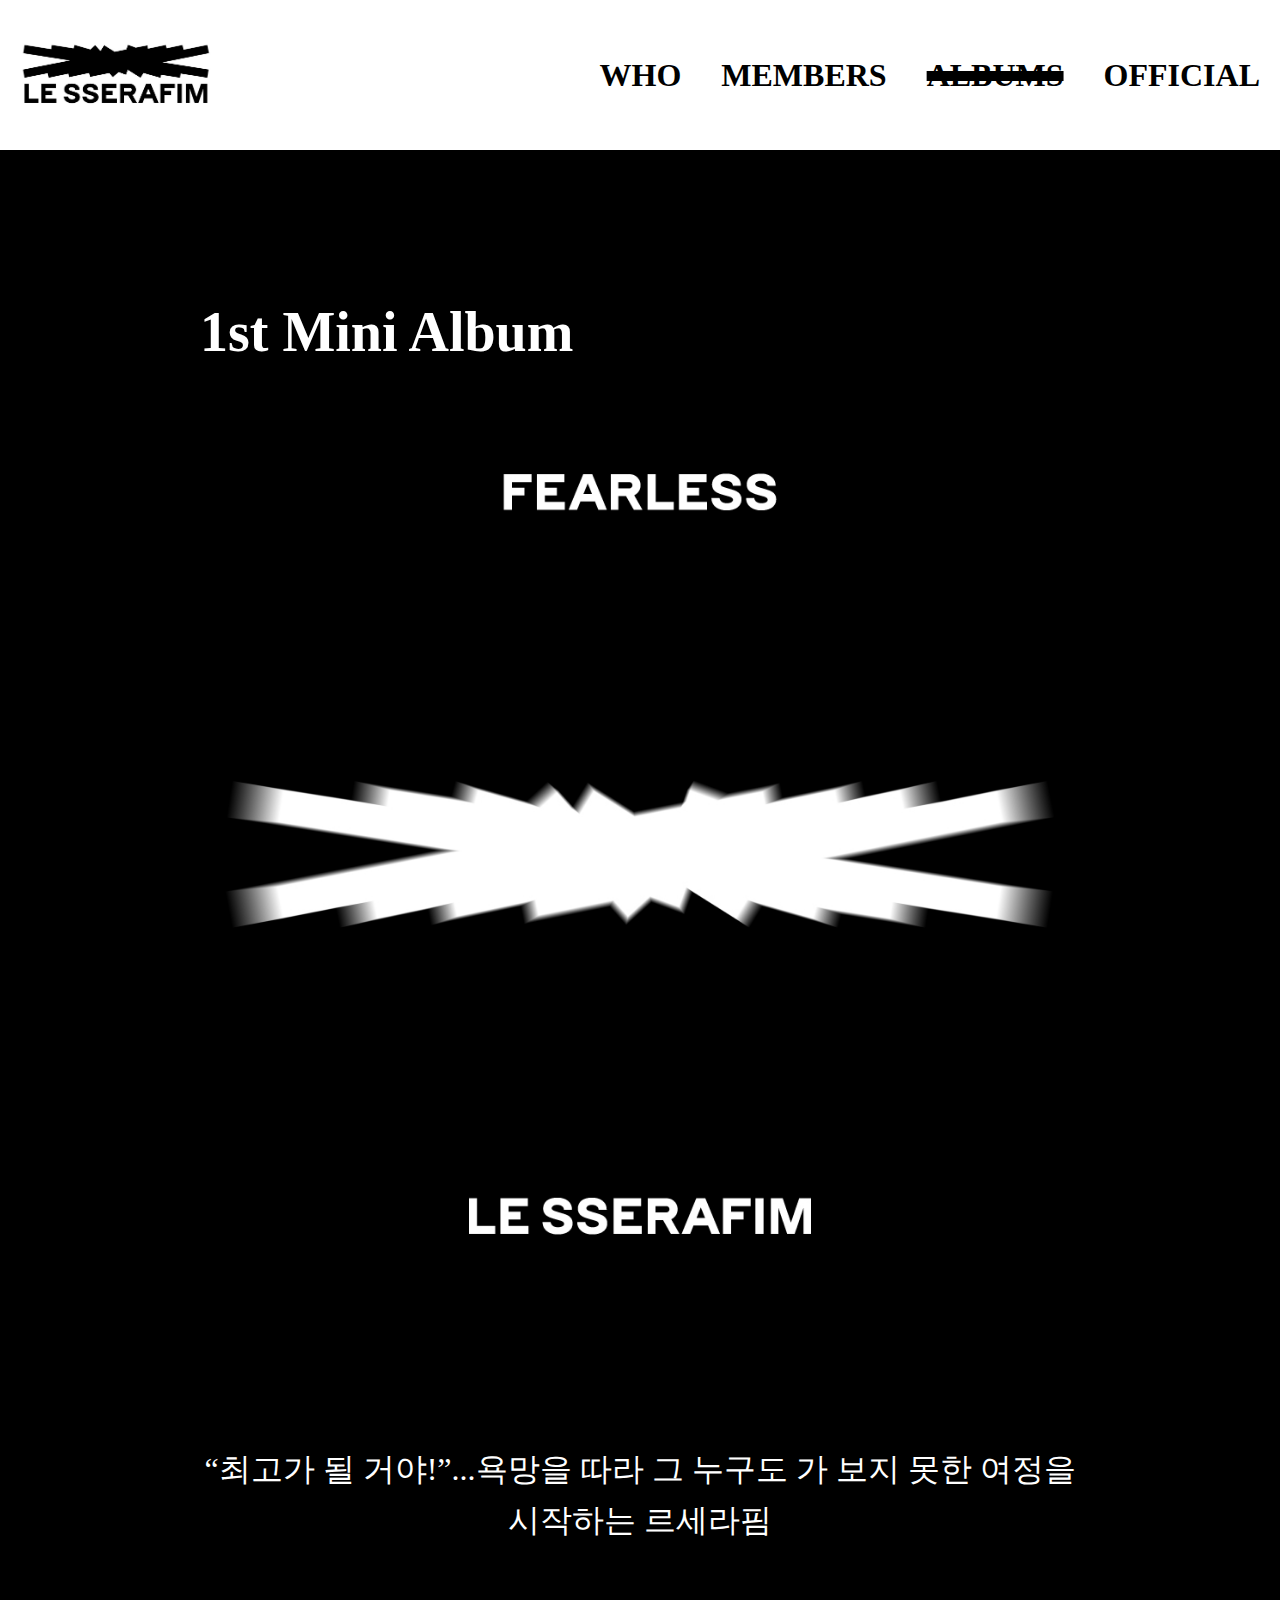
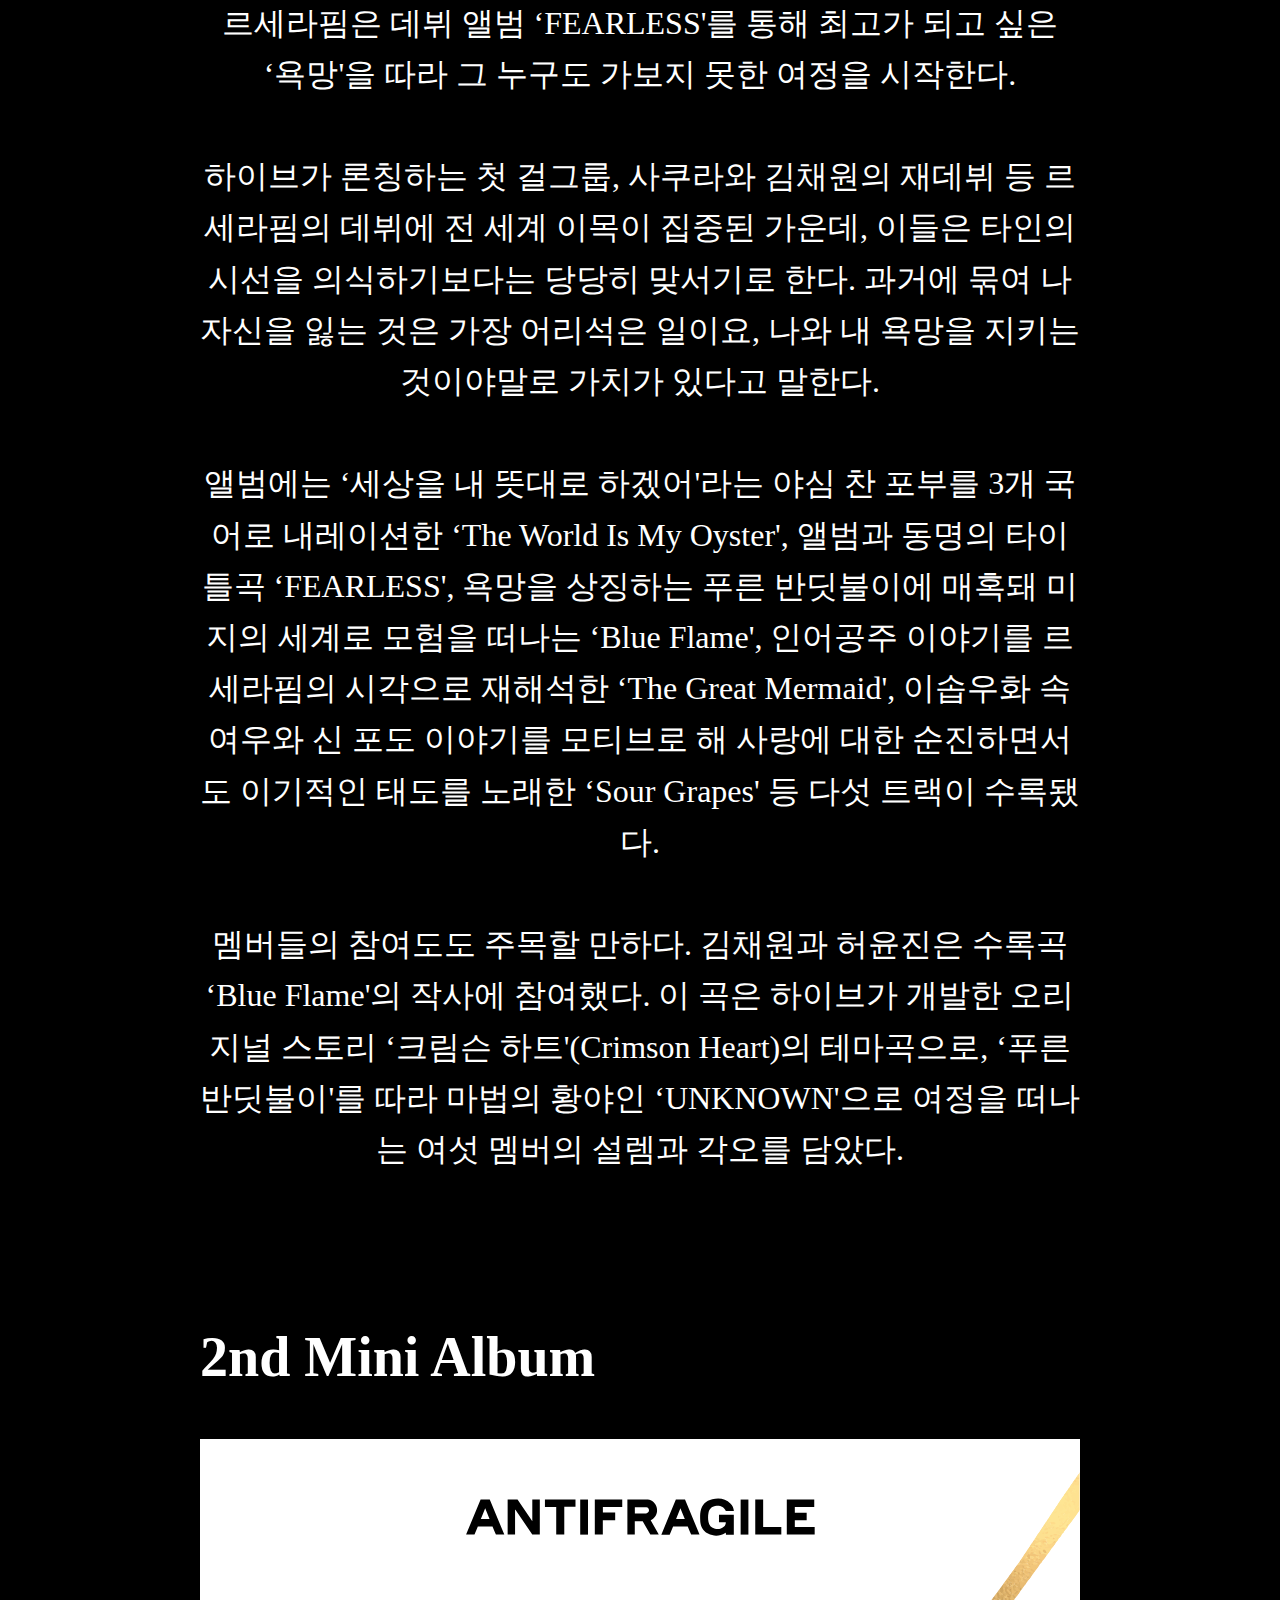
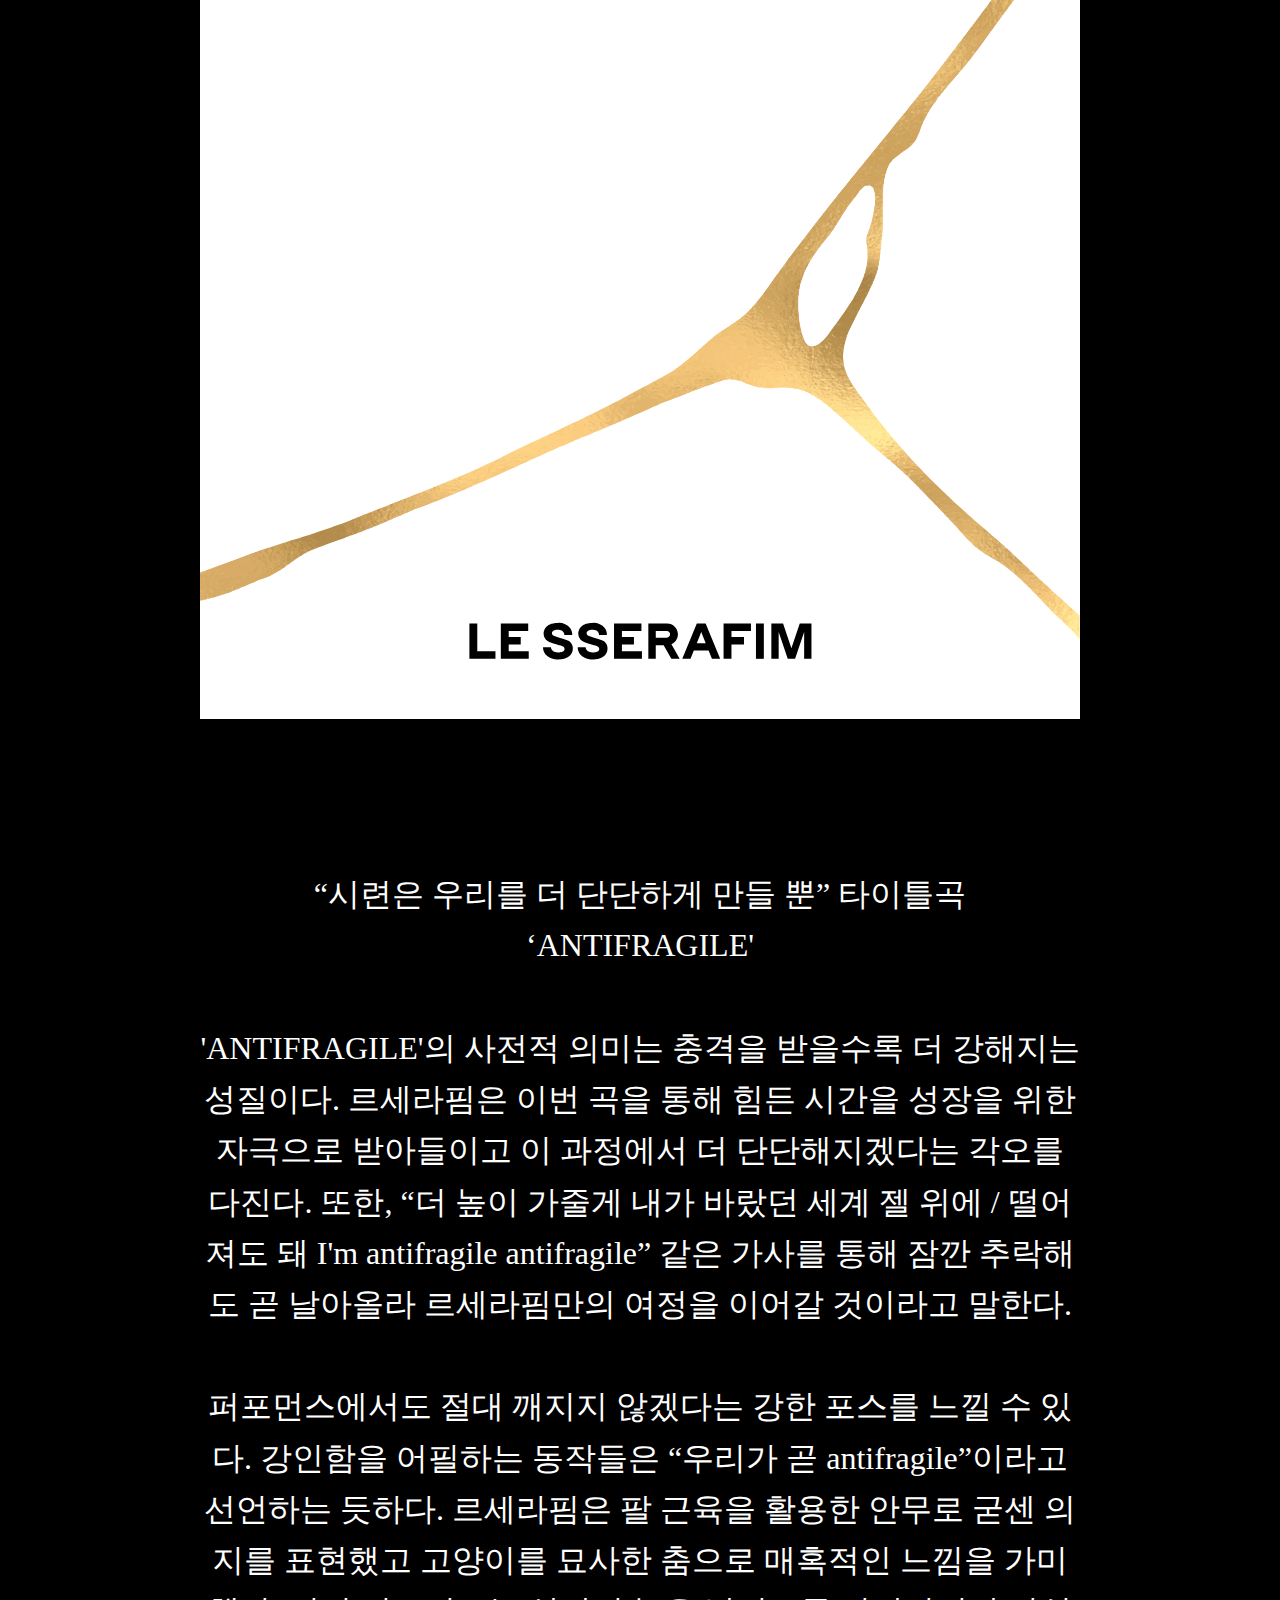
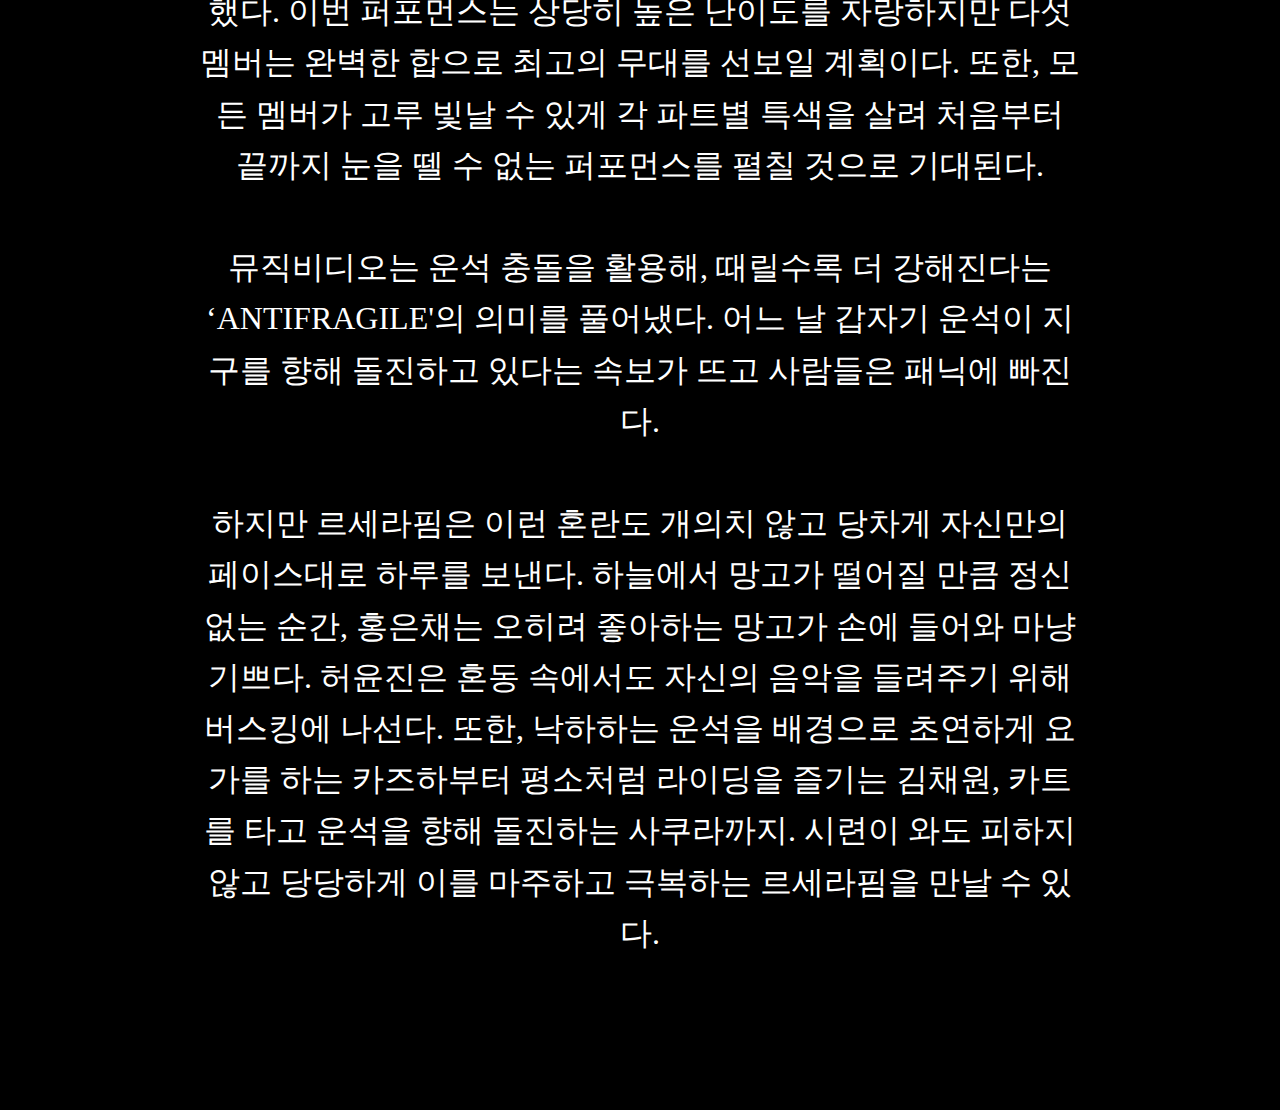
==== albums.html @ 522d7c89 "Add files via upload" ====
<!DOCTYPE html>
<html lang="en">
<head>
    <meta charset="UTF-8">
    <meta http-equiv="X-UA-Compatible" content="IE=edge">
    <meta name="viewport" content="width=device-width, initial-scale=1.0">
    <title>Document</title>
    <link rel="stylesheet" href="prac.css">
    <script src="myScript.js" defer></script>
</head>
<body>
    <header>
        <div id="logo">
            <img src="img/logo.jpeg" alt="">
        </div>
        <ul class="items">
            <li><a href="index.html"> WHO </a></li>
            <li><a href="members.html"> MEMBERS </a></li>
            <li style="text-decoration: line-through; text-decoration-thickness: 10px;"> ALBUMS </li>
            <li><a href="official.html"> OFFICIAL </a></li>
        </ul>
        <div class="container">
            <img class="hambergBtn" src="img/hamBtn.png" style="background-color: white;" alt="">
        </div>
    </header>
    <div id="main">
        <div id="subTitle">
            1st Mini Album
            <img style="width: 100%;" src="img/fearless.jpeg" alt="">
        </div>
        <div id="bdyTxt" class="albumText">
            “최고가 될 거야!”...욕망을 따라 그 누구도 가 보지 못한 여정을 시작하는 르세라핌<br><br>
            르세라핌은 데뷔 앨범 ‘FEARLESS'를 통해 최고가 되고 싶은 ‘욕망'을 따라 그 누구도 가보지 못한 여정을 시작한다.<br><br>
            하이브가 론칭하는 첫 걸그룹, 사쿠라와 김채원의 재데뷔 등 르세라핌의 데뷔에 전 세계 이목이 집중된 가운데, 이들은 타인의 시선을 의식하기보다는 당당히 맞서기로 한다. 과거에 묶여 나 자신을 잃는 것은 가장 어리석은 일이요, 나와 내 욕망을 지키는 것이야말로 가치가 있다고 말한다.<br><br>
            앨범에는 ‘세상을 내 뜻대로 하겠어'라는 야심 찬 포부를 3개 국어로 내레이션한 ‘The World Is My Oyster', 앨범과 동명의 타이틀곡 ‘FEARLESS', 욕망을 상징하는 푸른 반딧불이에 매혹돼 미지의 세계로 모험을 떠나는 ‘Blue Flame', 인어공주 이야기를 르세라핌의 시각으로 재해석한 ‘The Great Mermaid', 이솝우화 속 여우와 신 포도 이야기를 모티브로 해 사랑에 대한 순진하면서도 이기적인 태도를 노래한 ‘Sour Grapes' 등 다섯 트랙이 수록됐다.<br><br>
            멤버들의 참여도도 주목할 만하다. 김채원과 허윤진은 수록곡 ‘Blue Flame'의 작사에 참여했다. 이 곡은 하이브가 개발한 오리지널 스토리 ‘크림슨 하트'(Crimson Heart)의 테마곡으로, ‘푸른 반딧불이'를 따라 마법의 황야인 ‘UNKNOWN'으로 여정을 떠나는 여섯 멤버의 설렘과 각오를 담았다.
        </div>
        <div id="subTitle">
            2nd Mini Album
            <img style="width: 100%;" src="img/antifragile.svg" alt="">
        </div>
        <div id="bdyTxt" class="albumText">
            “시련은 우리를 더 단단하게 만들 뿐” 타이틀곡 ‘ANTIFRAGILE'<br><br>
            'ANTIFRAGILE'의 사전적 의미는 충격을 받을수록 더 강해지는 성질이다. 르세라핌은 이번 곡을 통해 힘든 시간을 성장을 위한 자극으로 받아들이고 이 과정에서 더 단단해지겠다는 각오를 다진다. 또한, “더 높이 가줄게 내가 바랐던 세계 젤 위에 / 떨어져도 돼 I'm antifragile antifragile” 같은 가사를 통해 잠깐 추락해도 곧 날아올라 르세라핌만의 여정을 이어갈 것이라고 말한다.<br><br>
            퍼포먼스에서도 절대 깨지지 않겠다는 강한 포스를 느낄 수 있다. 강인함을 어필하는 동작들은 “우리가 곧 antifragile”이라고 선언하는 듯하다. 르세라핌은 팔 근육을 활용한 안무로 굳센 의지를 표현했고 고양이를 묘사한 춤으로 매혹적인 느낌을 가미했다. 이번 퍼포먼스는 상당히 높은 난이도를 자랑하지만 다섯 멤버는 완벽한 합으로 최고의 무대를 선보일 계획이다. 또한, 모든 멤버가 고루 빛날 수 있게 각 파트별 특색을 살려 처음부터 끝까지 눈을 뗄 수 없는 퍼포먼스를 펼칠 것으로 기대된다.<br><br>
            뮤직비디오는 운석 충돌을 활용해, 때릴수록 더 강해진다는 ‘ANTIFRAGILE'의 의미를 풀어냈다. 어느 날 갑자기 운석이 지구를 향해 돌진하고 있다는 속보가 뜨고 사람들은 패닉에 빠진다.<br><br> 하지만 르세라핌은 이런 혼란도 개의치 않고 당차게 자신만의 페이스대로 하루를 보낸다. 하늘에서 망고가 떨어질 만큼 정신없는 순간, 홍은채는 오히려 좋아하는 망고가 손에 들어와 마냥 기쁘다. 허윤진은 혼동 속에서도 자신의 음악을 들려주기 위해 버스킹에 나선다. 또한, 낙하하는 운석을 배경으로 초연하게 요가를 하는 카즈하부터 평소처럼 라이딩을 즐기는 김채원, 카트를 타고 운석을 향해 돌진하는 사쿠라까지. 시련이 와도 피하지 않고 당당하게 이를 마주하고 극복하는 르세라핌을 만날 수 있다.<br><br>
        </div>
    </div>
</body>
</html>
---- prac.css ----
*{
    margin: 0px 0px;
    padding: 0px 0px;
    background-color: rgb(0, 0, 0);
}
header{
    margin: 0 0;
    padding: 0 0;
    background-color: white;
    height: 150px;
    width: 100%;
    position: sticky;
    top: 0px;
    display: flex;
    justify-content: space-between;
}
#logo img{
    margin: 0 0;
    padding: 0 0;
    height: 150px;
    position: relative;
    background-color: white;
}
.items{
    display: flex;
    align-items: center;
    list-style: none;
    padding: 0px;
    /*margin-right: 50px;*/
    background-color: white;
    float: left;
    margin-right: 0px;
}
.items li{
    padding: 10px 20px;
    border-radius: 10px;
    background-color: white;
    font-size: 2rem;
    font-weight: bold;
    justify-content: center;
}
.items li a{
    text-decoration: none;
    background-color: white;
    color: black;
}
.items li:hover{
    background-color: rgb(255, 255, 255);
    opacity: 30%;
}
/*메뉴*/
#subTitle{
    font-size: 3.5rem;
    font-weight: bold;
    color: white;
    margin: 150px 200px;
}
#subTitle img{
    margin-top: 50px;
    display: flex;
    width: 100%;
    justify-content: center;
}
#subTitle2{font-size: 3.5rem;}
#bdyTxt{
    font-size: 2rem;
    color: rgb(255, 255, 255);
    margin: 100px 200px;
    line-height: 160%;
}
#bdyTxt2{font-weight: bold; font-size: 4.5rem;}
#movie{
    width: 100%;
    height: 100vh;
    display: flex;
    background-image: url(img/main1.gif);
    background-repeat: no-repeat;
    background-size: cover;
    align-items: center;
    justify-content: center;
    color: white;
    font-size: 15rem;
    font-weight: bold;
}
.cirCle{
    border-radius: 50%;
    background-color: white;
    width: 15vw;
    height: 15vw;
    display: flex;
    position: relative;
    align-items: center;
    justify-content: center;
    font-weight: bold;
    font-size: 3.5rem;
    margin-bottom: 50px;
}
.row{display: flex; margin: 0px 200px;}
.mar{margin-top: 150px; margin-bottom: 50px;}

.col-1{width: 16.6%; padding: 5px 0px 5px 5px;}
.col-2{width: 33.3%; padding: 5px 0px 5px 5px;}
.col-3{width: 50%; padding: 5px 0px 5px 5px;}
.col-4{width: 66.6%; padding: 5px 0px 5px 5px;}
.col-5{width: 83.3%; padding: 5px 0px 5px 5px;}
.col-6{width: 100%;}

.h-100{height: 100px;}
.h-200{height: 200px;}
.h-300{height: 300px;}
.h-400{height: 400px;}
.h-500{height: 500px;}

.tx-white{color: white;}
.tx-black{color: black;}
.bg-white{background-color: white;}

.alignHor{display: flex; align-items: center;}
.alignFlex{display: flex; align-items: center; justify-content: center;}
.img-fit{width: 100%; height: auto; /*justify-content: center; align-items: center;*/}

.albumText{line-height: 160%; text-align: center;}
.hambergBtn{
    display: none;
    position: relative;
    height: 50px;
    right: 0px;
}
.memberImg{height: auto;}
img{width: 100%;}
.container{
    display: none;
    width: 50px;
    height: 50px;
    background-color: white;
}

@media all and (max-width:768px) /*screen*/
{
    header{
        margin: 0 0;
        padding: 0 0;
        height: 70px;
        width: 100%;
        position: sticky;
        top: 0px;
        display: flex;
        justify-content: space-between;
    }
    #logo{
        display: flex;
        height: 70px;
    }
    #logo img{
        margin: 0 0;
        padding: 0 0;
        height: 70px;
        position: relative;
    }
   header{
        flex-direction: column;
        align-items: flex-start;
        padding: 0px 0px;
    }
    .items{
        display: none;
        flex-direction: column;
        align-items: center;
        width: 100%;
    }
    .items li{
        width: 100%;
        text-align: center;
        padding: 0px 0px;
    }
    .hambergBtn{
        display: block;
        position: absolute;
        top: 10px;
        right: 15px;
        width: 50px;
    }
    .container{
        display: flex;
        width: 50px;
    }
    .items.active{
        display: block;
    }
    .row{
        width: 100%;
        flex-direction: column;
        margin: 0px 0px;
    }
    .col-1{width: 90%;}
    .col-2{width: 90%;}
    .col-3{width: 100%; height: auto;}
    .col-4{width: 90%;}
    .col-5{width: 90%;}
    .col-6{width: 100%;}

    #subTitle{
        font-size: 2rem;
        margin: 40px 0px 10px 0px;
        padding: 0px 20px 0px 20px;
    }
    #subTitle img{
        margin-top: 0px;
        width: 100%;
        justify-content: center;
    }
    #subTitle2{font-weight: bold; font-size: 2rem; margin: 0px 0px 10px 0px; padding: 0px 20px 0px 20px;}
    #bdyTxt{
        font-size: 0.8rem;
        margin: 10px 0px 20px 0px;
        padding: 0px 20px 0px 20px;
    }
    #bdyTxt2{font-size: 1.5rem; margin: 0px 0px 20px 0px;}
    #movie{
        width: 100%;
        display: flex;
        background-image: url(르세라핌/main1.gif);
        background-repeat: no-repeat;
        background-size: cover;
        background-position: center;
        font-size: 3rem;
    }
    .cirCle{
        width: 50vw;
        height: 50vw;
        position: relative;
        align-items: center;
        justify-content: center;
        font-weight: bold;
        font-size: 2rem;
        margin-bottom: 20px;
    }
    .alignHor{display: flex; align-items: center;}
    .alignFlex{display: flex; align-items: center; justify-content: center;}
    .img-fit{width: 100%; height: auto;}
}
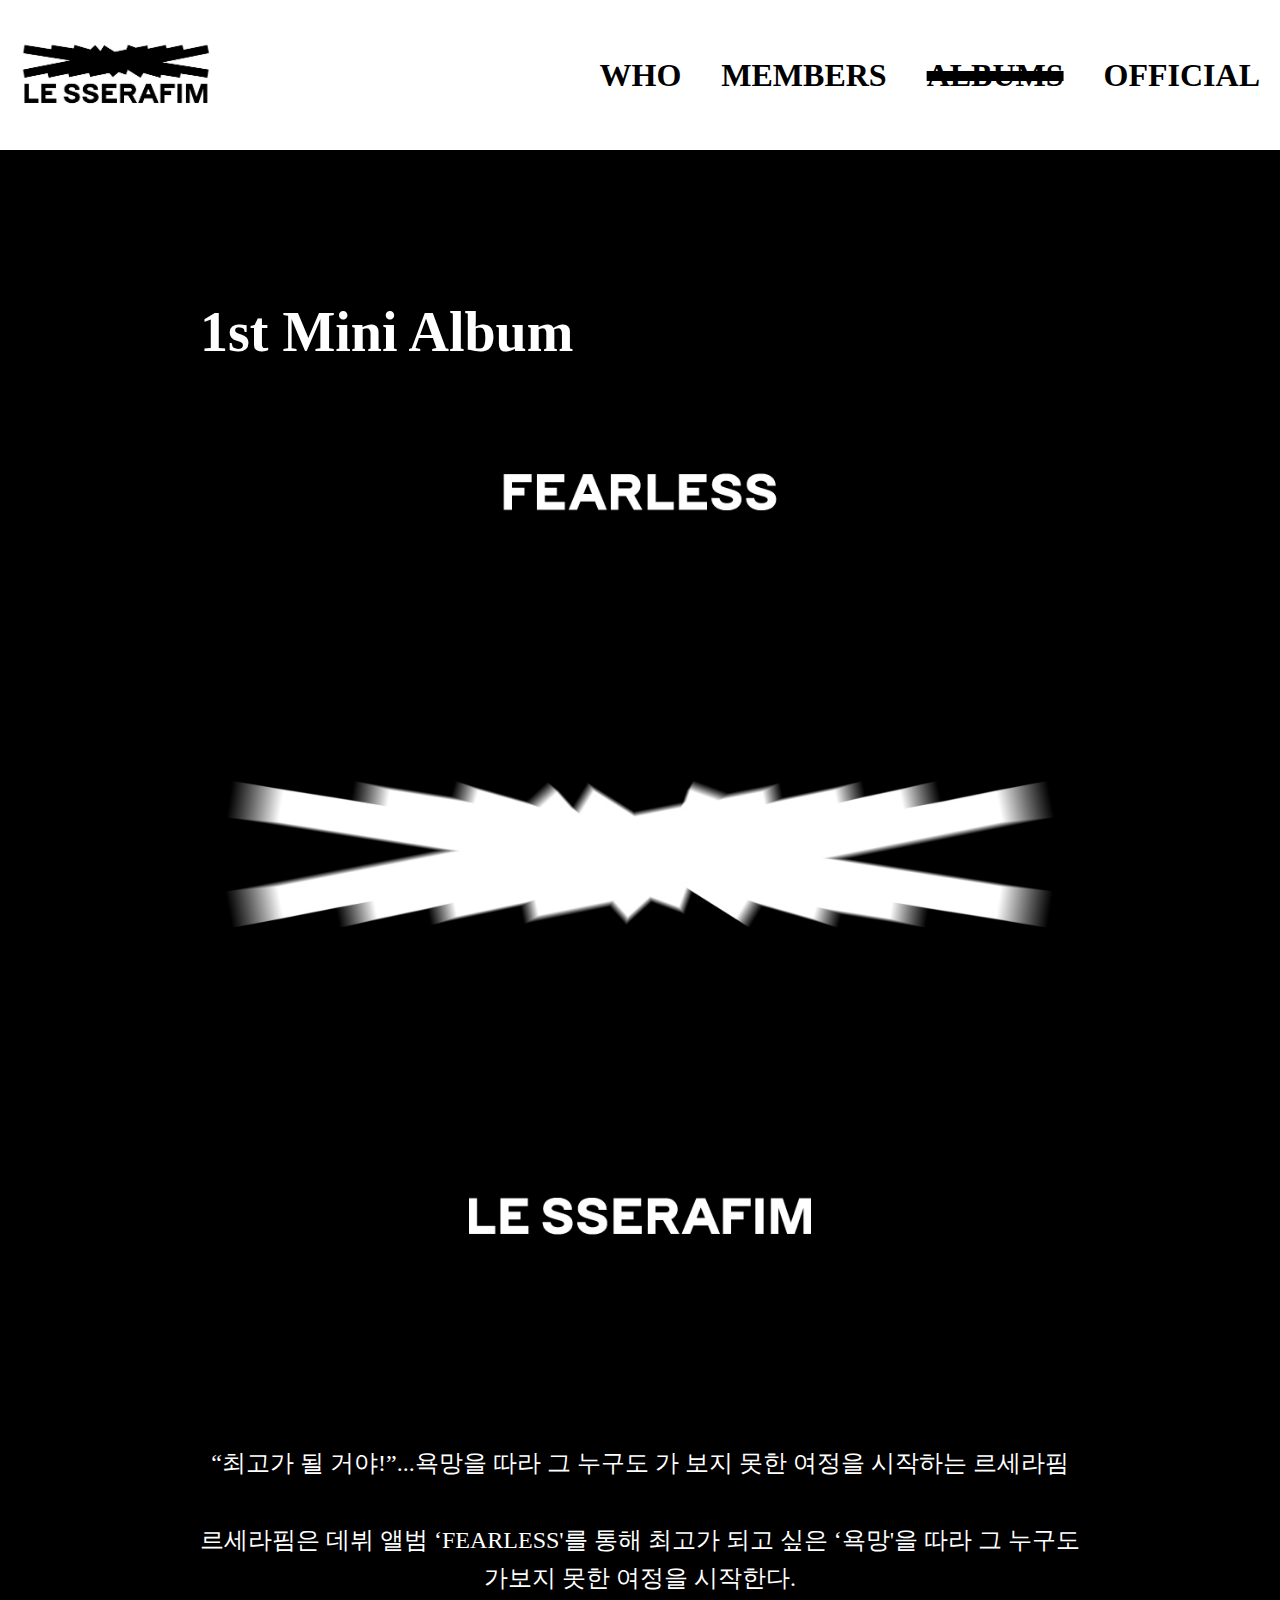
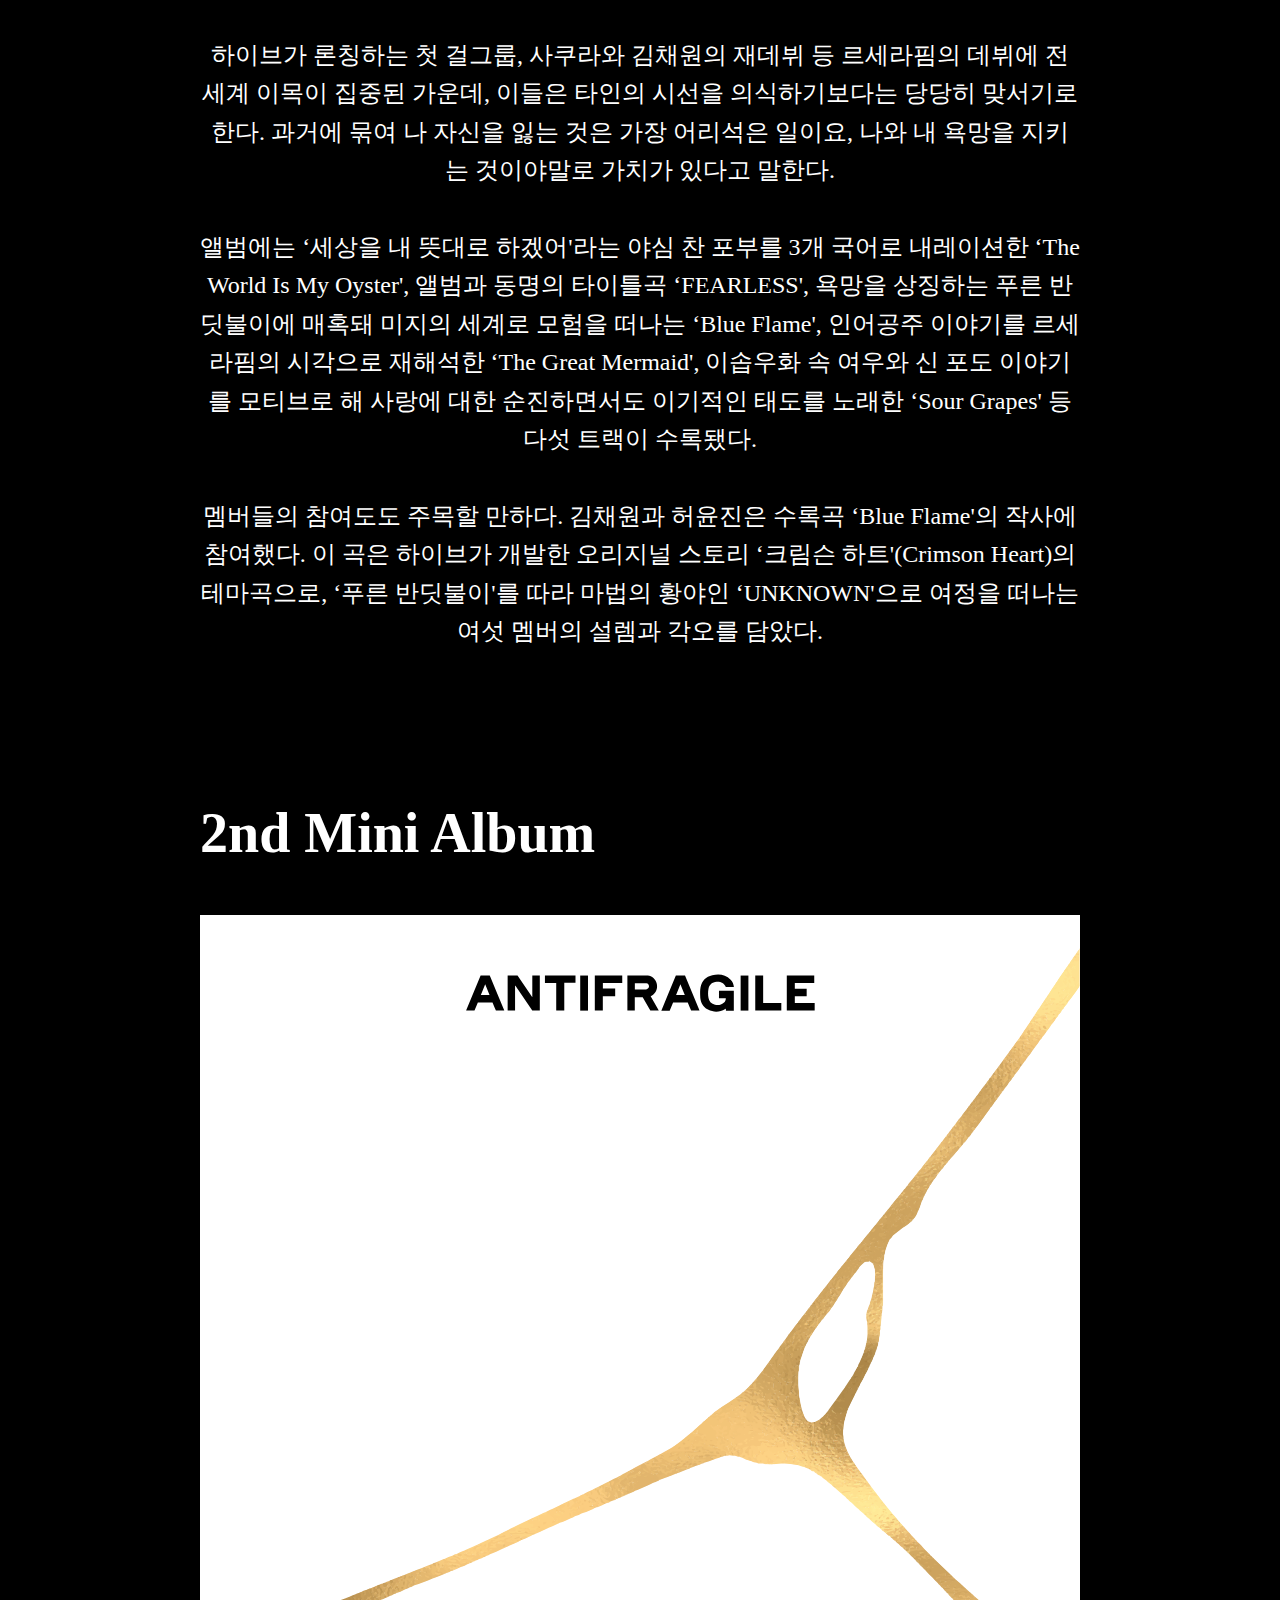
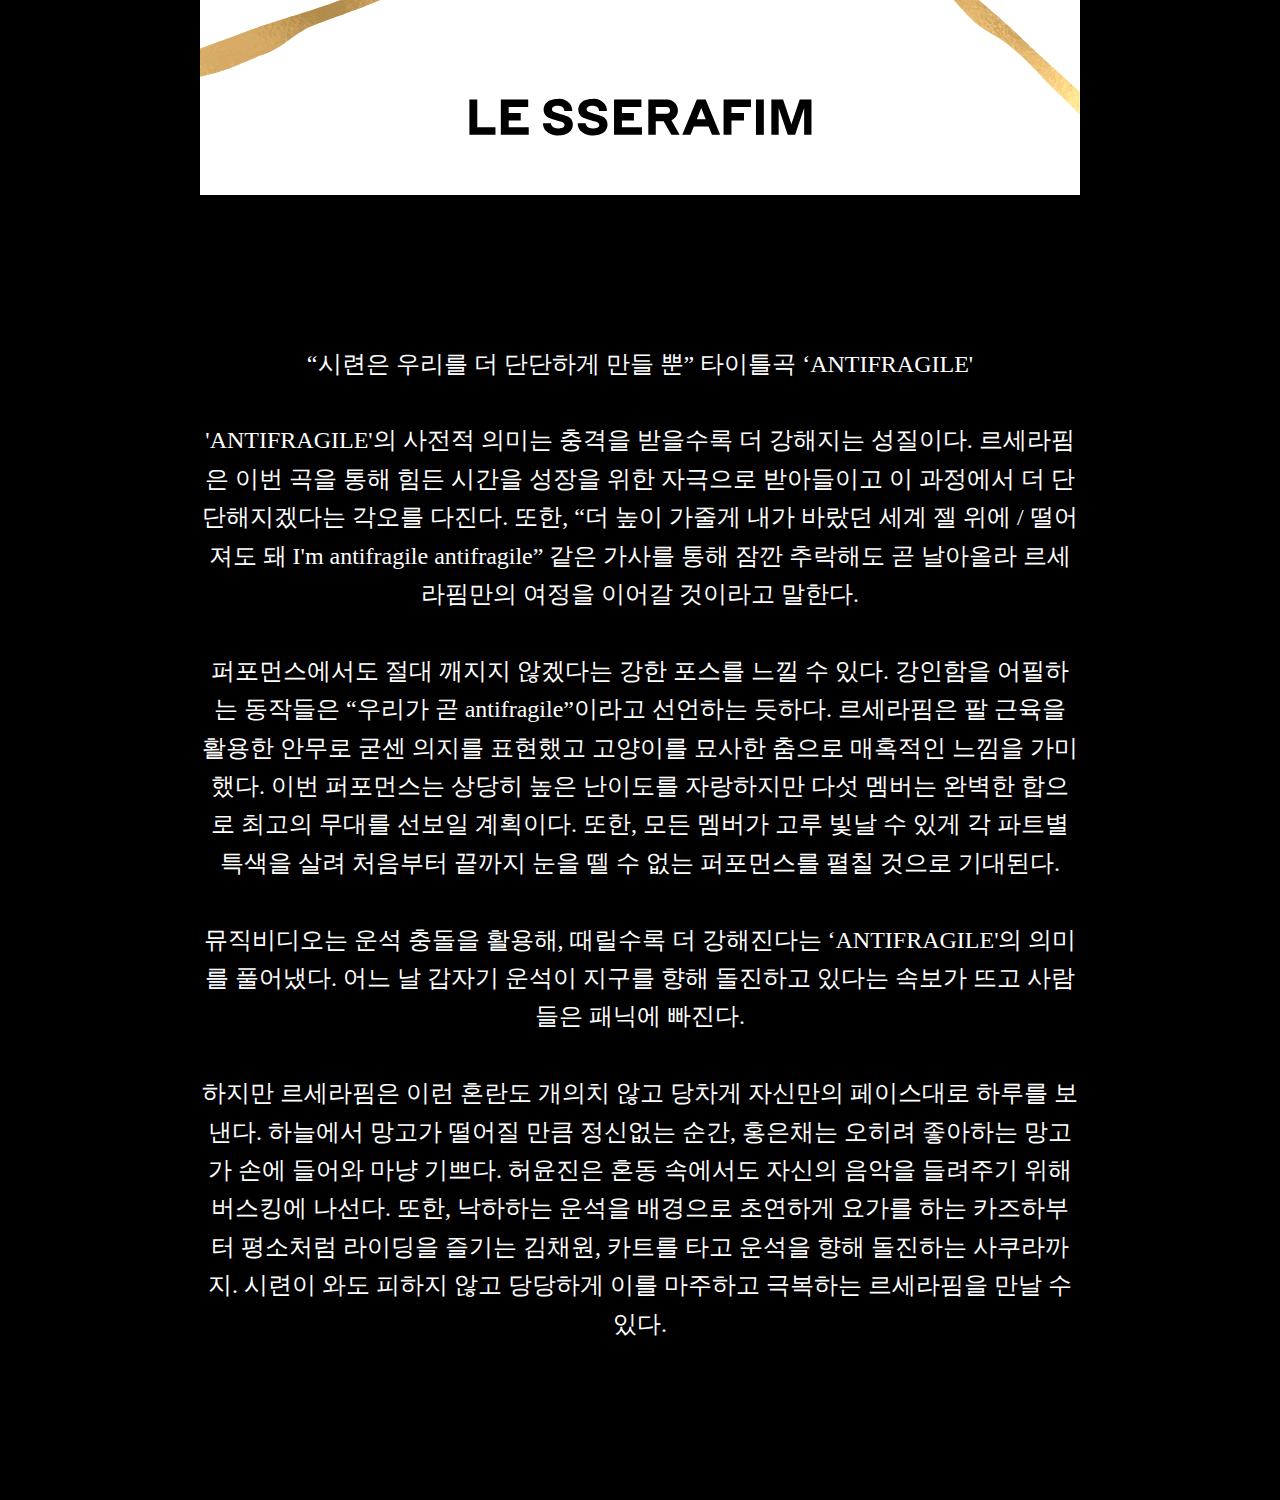
==== commit f5108b27: "footer" ====
--- a/albums.html
+++ b/albums.html
@@ -47,4 +47,8 @@
         </div>
     </div>
 </body>
-</html>+<footer class="row" style="font-size: 7px;">
+        이 페이지는 한경대학교 디지털 퍼블리싱2 수업 결과물입니다 <br>
+        Copyright 2022.minJae All rights Reserved
+</footer>
+</html>
--- a/prac.css
+++ b/prac.css
@@ -63,7 +63,7 @@
 }
 #subTitle2{font-size: 3.5rem;}
 #bdyTxt{
-    font-size: 2rem;
+    font-size: 1.5rem;
     color: rgb(255, 255, 255);
     margin: 100px 200px;
     line-height: 160%;
@@ -79,7 +79,7 @@
     align-items: center;
     justify-content: center;
     color: white;
-    font-size: 15rem;
+    font-size: 10rem;
     font-weight: bold;
 }
 .cirCle{
@@ -238,4 +238,4 @@
     .alignHor{display: flex; align-items: center;}
     .alignFlex{display: flex; align-items: center; justify-content: center;}
     .img-fit{width: 100%; height: auto;}
-}+}
